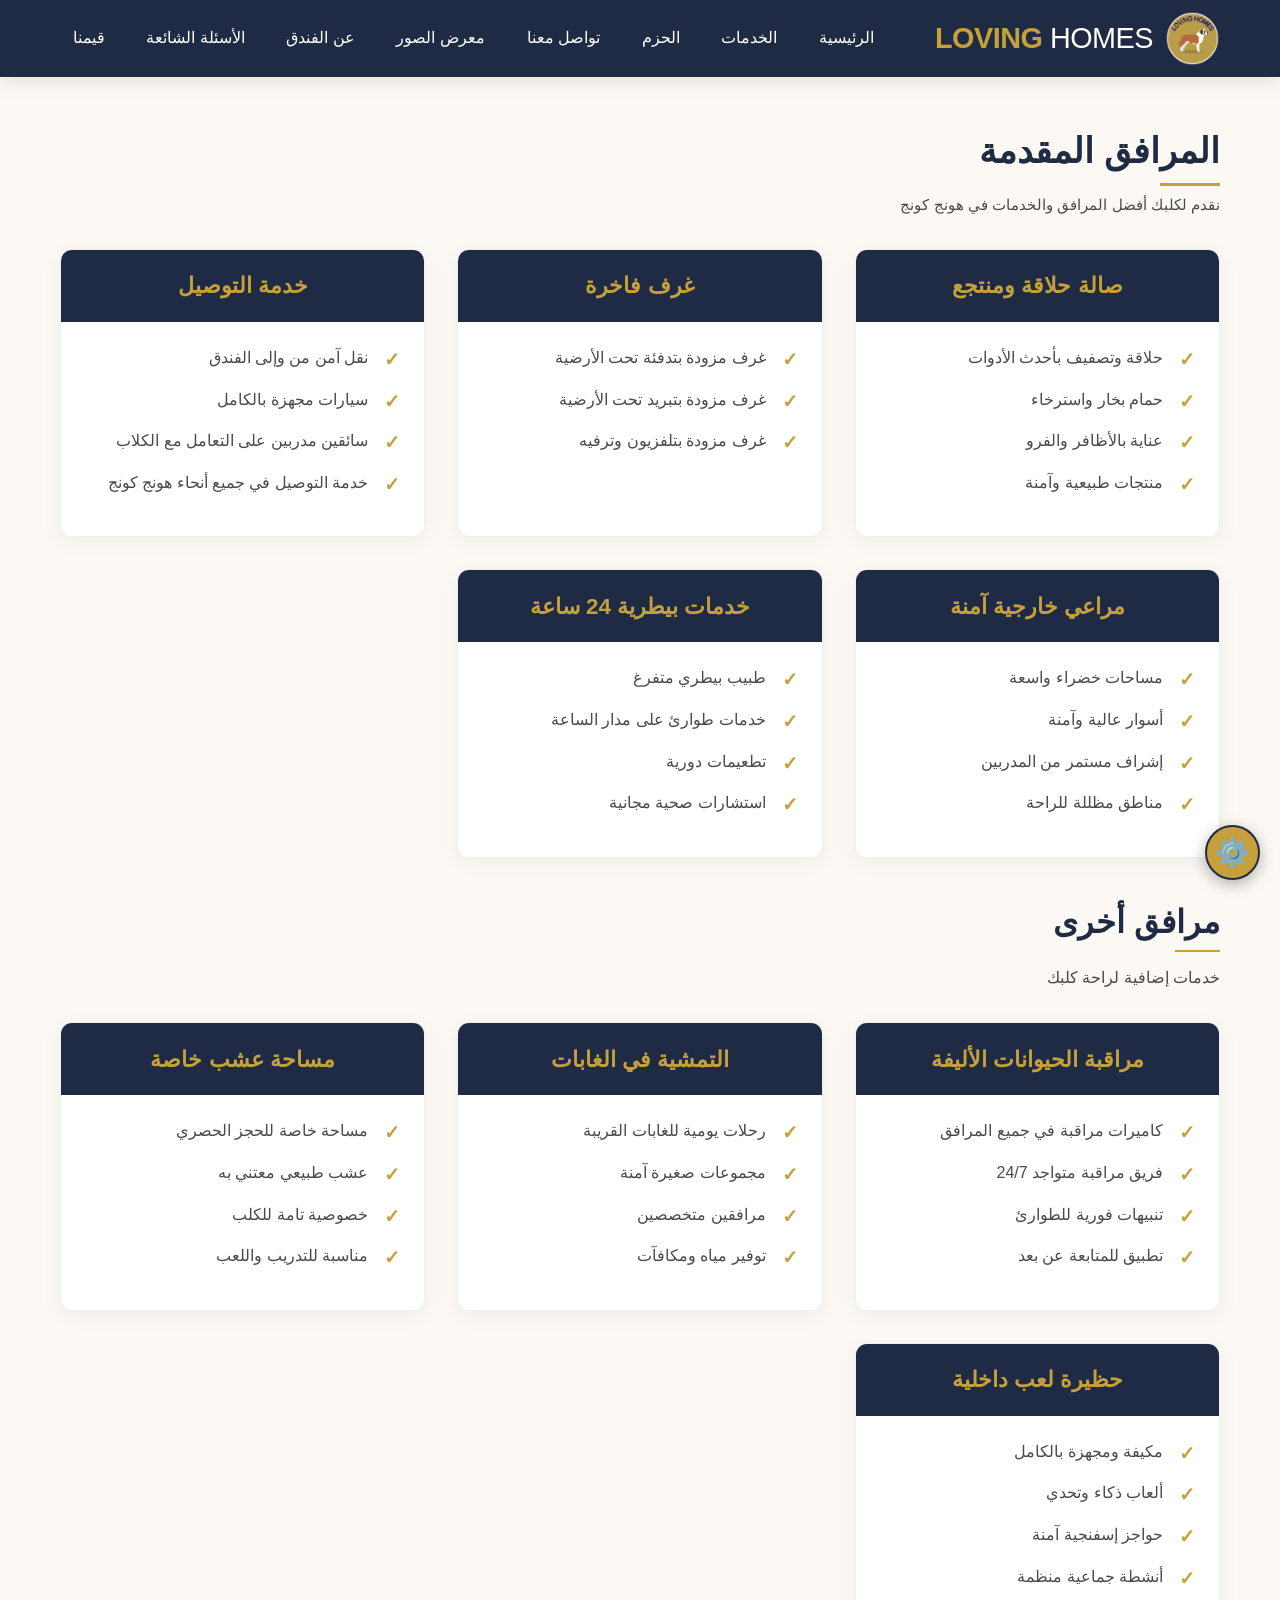
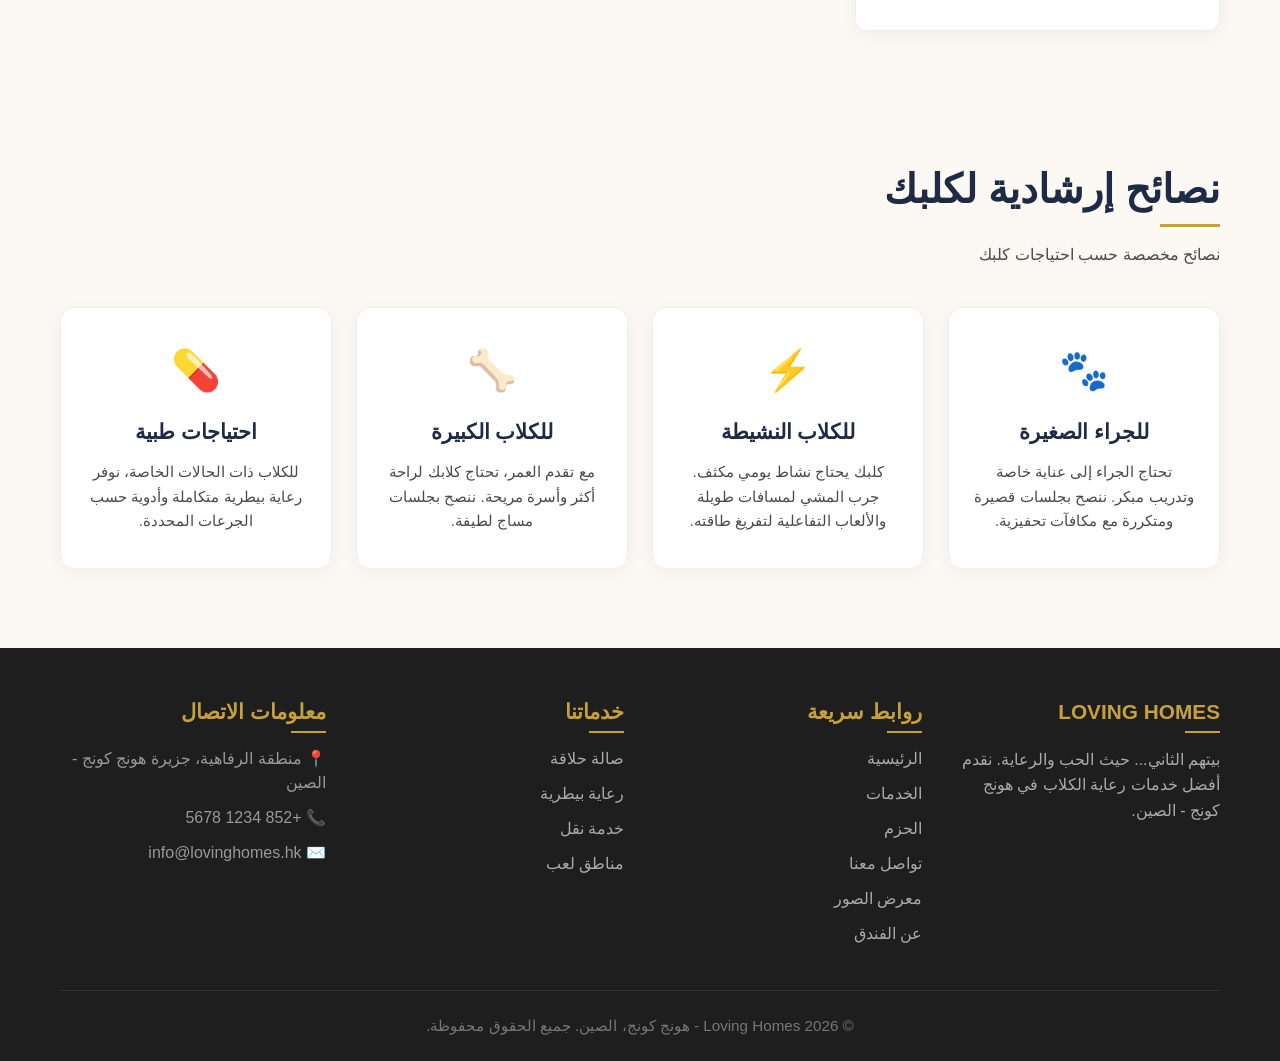
==== 2.html @ 73dbdd42 "Add files via upload" ====
<!DOCTYPE html>
<html lang="ar" dir="rtl">
<head>
    <meta charset="UTF-8">
    <meta name="viewport" content="width=device-width, initial-scale=1.0">
    <title>Loving Homes - الخدمات</title>
    <link rel="stylesheet" href="style.css">
    <style>
        .logo-link {
            display: flex;
            align-items: center;
            gap: 12px;
            text-decoration: none;
        }
        .logo-image {
            height: 55px;
            width: auto;
            transition: transform 0.2s;
        }
        .logo-image:hover {
            transform: scale(1.05);
        }
        .logo-text {
            color: var(--gold);
            font-size: 1.8rem;
            font-weight: 700;
            letter-spacing: -0.5px;
        }
        .logo-text span {
            color: white;
            font-weight: 300;
        }
        @media (max-width: 768px) {
            .logo-image { height: 45px; }
            .logo-text { font-size: 1.4rem; }
            .logo-link { gap: 8px; }
        }
        @media (max-width: 480px) {
            .logo-image { height: 40px; }
            .logo-text { font-size: 1.2rem; }
        }
    </style>
</head>
<body>
    <nav class="navbar">
        <div class="container nav-container">
            <a href="index.html" class="logo-link">
                <img src="images/logo.jpeg" alt="Loving Homes" class="logo-image">
                <span class="logo-text">LOVING <span>HOMES</span></span>
            </a>
            <button class="hamburger" id="hamburger">
                <span class="bar"></span><span class="bar"></span><span class="bar"></span>
            </button>
<ul class="nav-links" id="navLinks">
    <li><a href="index.html">الرئيسية</a></li>
    <li><a href="2.html" class="active">الخدمات</a></li>
    <li><a href="3.html">الحزم</a></li>
    <li><a href="4.html">تواصل معنا</a></li>
    <li><a href="5.html">معرض الصور</a></li>
    <li><a href="6.html">عن الفندق</a></li>
    <li><a href="7.html">الأسئلة الشائعة</a></li>
    <li><a href="8.html">قيمنا</a></li>
</ul>
        </div>
    </nav>
    <section class="section" style="padding-top: 3rem;">
        <div class="container">
            <h2>المرافق المقدمة</h2>
            <p style="font-size: 0.95rem; margin-bottom: 1.5rem; color: var(--gray);">نقدم لكلبك أفضل المرافق والخدمات في هونج كونج</p>
            <div class="services-grid">
                <div class="service-card">
                    <div class="service-header"><h3>صالة حلاقة ومنتجع</h3></div>
                    <div class="service-body"><ul><li>حلاقة وتصفيف بأحدث الأدوات</li><li>حمام بخار واسترخاء</li><li>عناية بالأظافر والفرو</li><li>منتجات طبيعية وآمنة</li></ul></div>
                </div>
                <div class="service-card">
                    <div class="service-header"><h3>غرف فاخرة</h3></div>
                    <div class="service-body"><ul><li>غرف مزودة بتدفئة تحت الأرضية</li><li>غرف مزودة بتبريد تحت الأرضية</li><li>غرف مزودة بتلفزيون وترفيه</li></ul></div>
                </div>
                <div class="service-card">
                    <div class="service-header"><h3>خدمة التوصيل</h3></div>
                    <div class="service-body"><ul><li>نقل آمن من وإلى الفندق</li><li>سيارات مجهزة بالكامل</li><li>سائقين مدربين على التعامل مع الكلاب</li><li>خدمة التوصيل في جميع أنحاء هونج كونج</li></ul></div>
                </div>
                <div class="service-card">
                    <div class="service-header"><h3>مراعي خارجية آمنة</h3></div>
                    <div class="service-body"><ul><li>مساحات خضراء واسعة</li><li>أسوار عالية وآمنة</li><li>إشراف مستمر من المدربين</li><li>مناطق مظللة للراحة</li></ul></div>
                </div>
                <div class="service-card">
                    <div class="service-header"><h3>خدمات بيطرية 24 ساعة</h3></div>
                    <div class="service-body"><ul><li>طبيب بيطري متفرغ</li><li>خدمات طوارئ على مدار الساعة</li><li>تطعيمات دورية</li><li>استشارات صحية مجانية</li></ul></div>
                </div>
            </div>
            <div class="other-facilities-section">
                <div class="other-facilities-title"><h3>مرافق أخرى</h3><p>خدمات إضافية لراحة كلبك</p></div>
                <div class="services-grid">
                    <div class="service-card"><div class="service-header"><h3>مراقبة الحيوانات الأليفة</h3></div><div class="service-body"><ul><li>كاميرات مراقبة في جميع المرافق</li><li>فريق مراقبة متواجد 24/7</li><li>تنبيهات فورية للطوارئ</li><li>تطبيق للمتابعة عن بعد</li></ul></div></div>
                    <div class="service-card"><div class="service-header"><h3>التمشية في الغابات</h3></div><div class="service-body"><ul><li>رحلات يومية للغابات القريبة</li><li>مجموعات صغيرة آمنة</li><li>مرافقين متخصصين</li><li>توفير مياه ومكافآت</li></ul></div></div>
                    <div class="service-card"><div class="service-header"><h3>مساحة عشب خاصة</h3></div><div class="service-body"><ul><li>مساحة خاصة للحجز الحصري</li><li>عشب طبيعي معتني به</li><li>خصوصية تامة للكلب</li><li>مناسبة للتدريب واللعب</li></ul></div></div>
                    <div class="service-card"><div class="service-header"><h3>حظيرة لعب داخلية</h3></div><div class="service-body"><ul><li>مكيفة ومجهزة بالكامل</li><li>ألعاب ذكاء وتحدي</li><li>حواجز إسفنجية آمنة</li><li>أنشطة جماعية منظمة</li></ul></div></div>
                </div>
            </div>
        </div>
    </section>
    <section class="advice-section">
        <div class="container">
            <h2>نصائح إرشادية لكلبك</h2>
            <p style="color: var(--gray); margin-top: 1rem; font-size: 1rem;">نصائح مخصصة حسب احتياجات كلبك</p>
            <div class="advice-grid">
                <div class="advice-card"><div class="advice-icon">🐾</div><h3>للجراء الصغيرة</h3><p>تحتاج الجراء إلى عناية خاصة وتدريب مبكر. ننصح بجلسات قصيرة ومتكررة مع مكافآت تحفيزية.</p></div>
                <div class="advice-card"><div class="advice-icon">⚡</div><h3>للكلاب النشيطة</h3><p>كلبك يحتاج نشاط يومي مكثف. جرب المشي لمسافات طويلة والألعاب التفاعلية لتفريغ طاقته.</p></div>
                <div class="advice-card"><div class="advice-icon">🦴</div><h3>للكلاب الكبيرة</h3><p>مع تقدم العمر، تحتاج كلابك لراحة أكثر وأسرة مريحة. ننصح بجلسات مساج لطيفة.</p></div>
                <div class="advice-card"><div class="advice-icon">💊</div><h3>احتياجات طبية</h3><p>للكلاب ذات الحالات الخاصة، نوفر رعاية بيطرية متكاملة وأدوية حسب الجرعات المحددة.</p></div>
            </div>
        </div>
    </section>
    <footer class="footer">
        <div class="container">
            <div class="footer-grid">
                <div class="footer-col"><h4>LOVING HOMES</h4><p style="color:#aaa;line-height:1.6;">بيتهم الثاني... حيث الحب والرعاية. نقدم أفضل خدمات رعاية الكلاب في هونج كونج - الصين.</p></div>
                <div class="footer-col"><h4>روابط سريعة</h4><ul><li><a href="index.html">الرئيسية</a></li><li><a href="2.html">الخدمات</a></li><li><a href="3.html">الحزم</a></li><li><a href="4.html">تواصل معنا</a></li><li><a href="5.html">معرض الصور</a></li><li><a href="6.html">عن الفندق</a></li></ul></div>
                <div class="footer-col"><h4>خدماتنا</h4><ul><li><a href="2.html">صالة حلاقة</a></li><li><a href="2.html">رعاية بيطرية</a></li><li><a href="2.html">خدمة نقل</a></li><li><a href="2.html">مناطق لعب</a></li></ul></div>
                <div class="footer-col"><h4>معلومات الاتصال</h4><div class="footer-contact"><p>📍 منطقة الرفاهية، جزيرة هونج كونج - الصين</p><p>📞 +852 1234 5678</p><p>✉️ info@lovinghomes.hk</p></div></div>
            </div>
            <div class="footer-bottom"><p>© 2026 Loving Homes - هونج كونج، الصين. جميع الحقوق محفوظة.</p></div>
        </div>
    </footer>
    <div class="access-toggle" id="accessToggle">⚙️</div>
    <div class="access-panel" id="accessPanel">
        <button class="access-btn" id="zoomIn">🔍+ تكبير</button>
        <button class="access-btn" id="zoomOut">🔍- تصغير</button>
        <button class="access-btn" id="resetZoom">🔄 إعادة تعيين</button><hr>
        <button class="access-btn" id="darkMode">🌙 ليلي</button>
        <button class="access-btn" id="lightMode">☀️ نهاري</button><hr>
        <button class="access-btn" id="translateBtn">🌐 ترجمة</button>
    </div>
    <script src="script.js"></script>
</body>
</html>
---- style.css ----
* {
    margin: 0;
    padding: 0;
    box-sizing: border-box;
    font-family: 'Segoe UI', Tahoma, Geneva, Verdana, sans-serif;
}

html {
    font-size: 16px;
}

body {
    background-color: #fcf9f4;
    color: #1a1a1a;
    line-height: 1.5;
    transition: background-color 0.3s, color 0.3s;
}

:root {
    --gold: #c6a13b;
    --gold-light: #e5d3a8;
    --gold-soft: #fdf7e6;
    --beige: #f5ede0;
    --navy: #1f2a44;
    --navy-light: #2c3a5e;
    --black: #1e1e1e;
    --gray: #4a4a4a;
    --gray-light: #666;
    --error-bg: #fee9e9;
    --error-border: #f5c6cb;
    --error-text: #721c24;
}

.container {
    max-width: 1200px;
    margin: 0 auto;
    padding: 0 1.25rem;
}

h2 {
    font-size: 2.2rem;
    color: var(--navy);
    margin-bottom: 1rem;
    position: relative;
    display: inline-block;
    text-align: right;
    width: 100%;
}
h2:after {
    content: '';
    position: absolute;
    bottom: -0.5rem;
    right: 0;
    width: 3.75rem;
    height: 3px;
    background: var(--gold);
}

.navbar {
    background: var(--navy);
    padding: 0.7rem 0;
    position: sticky;
    top: 0;
    z-index: 100;
    box-shadow: 0 4px 20px rgba(0,0,0,0.1);
}

.nav-container {
    display: flex;
    justify-content: space-between;
    align-items: center;
}

.logo-link {
    display: flex;
    align-items: center;
    gap: 0.75rem;
    text-decoration: none;
}

.logo-image {
    height: 55px;
    width: auto;
    transition: transform 0.2s;
}

.logo-image:hover {
    transform: scale(1.05);
}

.logo-text {
    color: var(--gold);
    font-size: 1.8rem;
    font-weight: 700;
    letter-spacing: -0.5px;
}

.logo-text span {
    color: white;
    font-weight: 300;
}
.nav-links {
    display: flex;
    gap: 1rem;
    list-style: none;
    align-items: center;
    justify-content: center;
    flex-wrap: wrap;
}

.nav-links li {
    flex: 0 1 auto;
    min-width: fit-content;
}

.nav-links a {
    color: white;
    text-decoration: none;
    font-weight: 500;
    font-size: 1rem;
    transition: 0.3s;
    padding: 0.5rem 0.8rem;
    border-bottom: 2px solid transparent;
    white-space: nowrap;
    display: inline-block;
    text-align: center;
}

@media (max-width: 992px) {
    .nav-links {
        gap: 0.8rem;
        justify-content: center;
    }
    .nav-links a {
        font-size: 0.9rem;
        padding: 0.4rem 0.6rem;
    }
}

@media (max-width: 768px) {
    .nav-links {
        position: fixed;
        right: -100%;
        top: 70px;
        flex-direction: column;
        background: var(--navy);
        width: 100%;
        text-align: center;
        transition: 0.3s;
        padding: 1.5rem 0;
        gap: 1rem;
        box-shadow: 0 10px 20px rgba(0,0,0,0.2);
        flex-wrap: nowrap;
    }
    .nav-links.active {
        right: 0;
    }
    .nav-links a {
        font-size: 1rem;
        padding: 0.5rem 1rem;
        width: 100%;
    }
}
.hamburger {
    display: none;
    background: none;
    border: none;
    cursor: pointer;
    padding: 0.5rem;
}
.bar {
    display: block;
    width: 25px;
    height: 3px;
    margin: 5px auto;
    background: white;
    transition: 0.3s;
}

.section {
    padding: 3rem 0;
}
.section-light {
    background: var(--beige);
}
.section-dark {
    background: var(--navy);
    color: white;
}
.section-dark h2 {
    color: white;
}
.section-dark h2:after {
    background: var(--gold);
}

.hero {
    background: linear-gradient(135deg, var(--navy) 0%, #141c2c 100%);
    color: white;
    padding: 3rem 0;
    text-align: center;
}

.hero-content {
    max-width: 800px;
    margin: 0 auto;
}

.hero-label {
    color: var(--gold);
    font-size: 1rem;
    letter-spacing: 1.5px;
    margin-bottom: 1rem;
}

.hero-title {
    font-size: 3.5rem;
    margin-bottom: 1.5rem;
    line-height: 1.2;
}
.hero-title span {
    color: var(--gold);
}

.hero-description {
    font-size: 1.2rem;
    margin-bottom: 2rem;
    opacity: 0.9;
}

.cards-grid {
    display: grid;
    grid-template-columns: repeat(auto-fit, minmax(280px, 1fr));
    gap: 2rem;
    margin-top: 2rem;
}

.card {
    background: white;
    border-radius: 12px;
    padding: 2rem;
    box-shadow: 0 5px 20px rgba(0,0,0,0.05);
    transition: 0.3s;
    border: 1px solid #eee;
    height: 100%;
}
.card:hover {
    transform: translateY(-5px);
    box-shadow: 0 15px 30px rgba(31,42,68,0.1);
}

.card-gold {
    border-top: 4px solid var(--gold);
}

.card h3 {
    font-size: 1.6rem;
    margin-bottom: 1rem;
    color: var(--navy);
    text-align: center;
    border-bottom: 1px solid var(--gold-light);
    padding-bottom: 0.5rem;
}

.card p {
    color: var(--gray);
    font-size: 1rem;
}

.services-grid {
    display: grid;
    grid-template-columns: repeat(auto-fit, minmax(320px, 1fr));
    gap: 2rem;
    margin-top: 2rem;
}

.service-card {
    background: white;
    border-radius: 12px;
    overflow: hidden;
    box-shadow: 0 5px 20px rgba(0,0,0,0.05);
    border: 1px solid #eee;
    transition: 0.3s;
    height: 100%;
}
.service-card:hover {
    transform: translateY(-5px);
    box-shadow: 0 15px 30px rgba(31,42,68,0.1);
}

.service-header {
    background: var(--navy);
    color: white;
    padding: 1.2rem;
    text-align: center;
}
.service-header h3 {
    color: var(--gold);
    font-size: 1.4rem;
    margin: 0;
}

.service-body {
    padding: 1.5rem;
    background: white;
}
.service-body ul {
    list-style: none;
}
.service-body li {
    margin-bottom: 0.8rem;
    display: flex;
    align-items: flex-start;
    gap: 8px;
    color: var(--gray);
    font-size: 1rem;
}
.service-body li:before {
    content: "✓";
    color: var(--gold);
    font-weight: bold;
    font-size: 1.2rem;
    margin-left: 8px;
}

.other-facilities-section {
    margin-top: 2.5rem;
}
.other-facilities-title {
    text-align: right;
    margin-bottom: 1rem;
}
.other-facilities-title h3 {
    font-size: 2rem;
    color: var(--navy);
    margin-bottom: 0.5rem;
    position: relative;
    display: inline-block;
}
.other-facilities-title h3:after {
    content: '';
    position: absolute;
    bottom: -6px;
    right: 0;
    width: 45px;
    height: 2px;
    background: var(--gold);
}
.other-facilities-title p {
    font-size: 1rem;
    color: var(--gray);
    margin-top: 0.8rem;
}

.packages-grid {
    display: grid;
    grid-template-columns: repeat(auto-fit, minmax(300px, 1fr));
    gap: 2rem;
    margin-top: 2rem;
}

.package-card {
    background: white;
    border-radius: 12px;
    overflow: hidden;
    box-shadow: 0 5px 20px rgba(0,0,0,0.05);
    border: 1px solid #eee;
    transition: 0.3s;
    position: relative;
}
.package-card:hover {
    transform: translateY(-5px);
    box-shadow: 0 15px 30px rgba(31,42,68,0.15);
}

.package-card.premium {
    background: var(--gold-soft);
    border: 2px solid var(--gold);
    transform: scale(1.02);
    box-shadow: 0 10px 30px rgba(198, 161, 59, 0.15);
}
.package-card.premium:hover {
    transform: scale(1.02) translateY(-5px);
    box-shadow: 0 20px 40px rgba(198, 161, 59, 0.2);
}

.package-badge {
    position: absolute;
    top: 12px;
    left: 12px;
    background: var(--gold);
    color: var(--navy);
    padding: 0.3rem 0.8rem;
    border-radius: 20px;
    font-weight: 700;
    font-size: 0.8rem;
    letter-spacing: 0.5px;
}

.package-header {
    background: var(--navy);
    color: white;
    padding: 1.2rem;
    text-align: center;
}
.package-card.premium .package-header {
    background: var(--gold);
}
.package-card.premium .package-header h3 {
    color: var(--navy);
}

.package-header h3 {
    color: var(--gold);
    font-size: 1.8rem;
    margin-bottom: 0.3rem;
}

.package-body {
    padding: 1.5rem;
}
.package-body ul {
    list-style: none;
}
.package-body li {
    margin-bottom: 0.8rem;
    display: flex;
    align-items: flex-start;
    gap: 8px;
    color: var(--gray);
    border-bottom: 1px dashed #eee;
    padding-bottom: 0.5rem;
    font-size: 1rem;
}
.package-body li:last-child {
    border-bottom: none;
}
.package-body li:before {
    content: "✓";
    color: var(--gold);
    font-weight: bold;
    font-size: 1.2rem;
    margin-left: 8px;
}

.packages-descriptions {
    margin: 2rem 0;
    display: grid;
    grid-template-columns: repeat(3, 1fr);
    gap: 2rem;
}

.package-desc-box {
    background: var(--beige);
    padding: 1.2rem;
    border-radius: 12px;
    border-right: 4px solid var(--gold);
}
.package-desc-box h4 {
    color: var(--navy);
    font-size: 1.2rem;
    margin-bottom: 0.5rem;
}
.package-desc-box p {
    color: var(--gray);
    font-size: 0.95rem;
    line-height: 1.5;
}
.package-desc-box.premium-desc {
    background: var(--gold-soft);
    border-right: 4px solid var(--navy);
}

.custom-packages {
    background: var(--navy);
    color: white;
    padding: 2rem;
    border-radius: 12px;
    margin-top: 1rem;
    text-align: center;
}
.custom-packages h3 {
    color: var(--gold);
    font-size: 1.8rem;
    margin-bottom: 1rem;
}
.custom-packages p {
    font-size: 1.1rem;
    margin-bottom: 1.2rem;
    max-width: 700px;
    margin-left: auto;
    margin-right: auto;
    opacity: 0.95;
}

.contact-form {
    background: white;
    padding: 2rem;
    border-radius: 12px;
    max-width: 750px;
    margin: 0 auto;
    box-shadow: 0 15px 30px rgba(31,42,68,0.1);
}

.form-group {
    margin-bottom: 1.5rem;
}
.form-group label {
    display: block;
    margin-bottom: 0.5rem;
    color: var(--navy);
    font-weight: 600;
    font-size: 1rem;
}

.form-group input,
.form-group select,
.form-group textarea {
    width: 100%;
    padding: 0.8rem;
    border: 1.5px solid #e0d6c8;
    border-radius: 10px;
    font-size: 1rem;
    transition: 0.3s;
    background: #faf7f2;
}

.form-group input:focus,
.form-group select:focus,
.form-group textarea:focus {
    outline: none;
    border-color: var(--gold);
}

.form-group textarea {
    resize: vertical;
    min-height: 100px;
    max-height: 200px;
}

.field-error {
    color: var(--error-text);
    font-size: 0.9rem;
    margin-top: 0.3rem;
    display: none;
    background: var(--error-bg);
    padding: 0.3rem 0.8rem;
    border-radius: 4px;
    border-right: 3px solid #f5c6cb;
}
.field-error.show {
    display: block;
}

.form-hint {
    font-size: 0.8rem;
    color: var(--gray-light);
    margin-top: 0.2rem;
    font-style: italic;
}

.btn {
    background: var(--navy);
    color: white;
    border: none;
    padding: 1rem 2rem;
    font-size: 1.1rem;
    border-radius: 10px;
    cursor: pointer;
    transition: 0.3s;
    font-weight: 600;
    width: 100%;
}
.btn:hover {
    background: var(--gold);
    color: var(--navy);
}

.btn-gold {
    background: var(--gold);
    color: var(--navy);
    border: none;
    padding: 1rem 2.2rem;
    border-radius: 10px;
    font-weight: 600;
    text-decoration: none;
    display: inline-block;
    font-size: 1rem;
}
.btn-gold:hover {
    background: var(--navy);
    color: white;
}

.form-message {
    margin-top: 1rem;
    padding: 1rem;
    border-radius: 8px;
    display: none;
    font-size: 0.95rem;
    text-align: center;
}
.form-message.success {
    background: #d4edda;
    color: #155724;
    border: 1px solid #c3e6cb;
    display: block;
}
.form-message.error {
    background: #f8d7da;
    color: #721c24;
    border: 1px solid #f5c6cb;
    display: block;
}
.form-message.warning {
    background: #fff3cd;
    color: #856404;
    border: 1px solid #ffeeba;
    display: block;
}
.form-message.info {
    background: #d1ecf1;
    color: #0c5460;
    border: 1px solid #bee5eb;
    display: block;
}

.confirmation-box {
    background: #fff3cd;
    border: 2px solid #ffeeba;
    border-radius: 8px;
    padding: 1rem;
    margin: 0.5rem 0;
}
.confirmation-box p {
    margin-bottom: 0.8rem;
    color: #856404;
    font-size: 0.95rem;
}
.confirm-btn {
    background: var(--gold);
    color: var(--navy);
    border: none;
    padding: 0.5rem 1.2rem;
    border-radius: 6px;
    font-weight: 600;
    font-size: 0.9rem;
    cursor: pointer;
    margin: 0 0.3rem;
}
.confirm-btn:hover {
    background: var(--navy);
    color: white;
}
.cancel-btn {
    background: #e0d6c8;
    color: var(--gray);
    border: none;
    padding: 0.5rem 1.2rem;
    border-radius: 6px;
    font-weight: 600;
    font-size: 0.9rem;
    cursor: pointer;
    margin: 0 0.3rem;
}
.cancel-btn:hover {
    background: var(--gray);
    color: white;
}

.footer {
    background: var(--black);
    color: #999;
    padding: 3rem 0 1.5rem;
    margin-top: 3rem;
    font-size: 1rem;
}

.footer-grid {
    display: grid;
    grid-template-columns: repeat(auto-fit, minmax(220px, 1fr));
    gap: 2rem;
    margin-bottom: 2rem;
}

.footer-col h4 {
    color: var(--gold);
    font-size: 1.3rem;
    margin-bottom: 1.2rem;
    position: relative;
}
.footer-col h4:after {
    content: '';
    position: absolute;
    bottom: -6px;
    right: 0;
    width: 35px;
    height: 2px;
    background: var(--gold);
}

.footer-col ul {
    list-style: none;
}
.footer-col li {
    margin-bottom: 0.7rem;
}
.footer-col a {
    color: #aaa;
    text-decoration: none;
    transition: 0.3s;
    font-size: 1rem;
}
.footer-col a:hover {
    color: var(--gold);
    padding-right: 5px;
}

.footer-contact p {
    margin-bottom: 0.7rem;
    font-size: 1rem;
}

.footer-bottom {
    text-align: center;
    padding-top: 1.5rem;
    border-top: 1px solid #333;
    color: #777;
    font-size: 0.95rem;
}

.gallery-grid {
    display: grid;
    grid-template-columns: repeat(auto-fill, minmax(240px, 1fr));
    gap: 1rem;
    margin: 1.5rem 0;
    content-visibility: auto;
    contain-intrinsic-size: 200px;
}

.gallery-item {
    cursor: pointer;
    transition: 0.2s;
    opacity: 0;
    animation: fadeIn 0.3s ease forwards;
    background: #f5f5f5;
    border-radius: 8px;
    overflow: hidden;
}

.gallery-item:nth-child(1) { animation-delay: 0.05s; }
.gallery-item:nth-child(2) { animation-delay: 0.1s; }
.gallery-item:nth-child(3) { animation-delay: 0.15s; }
.gallery-item:nth-child(4) { animation-delay: 0.2s; }
.gallery-item:nth-child(5) { animation-delay: 0.25s; }
.gallery-item:nth-child(6) { animation-delay: 0.3s; }
.gallery-item:nth-child(7) { animation-delay: 0.35s; }
.gallery-item:nth-child(8) { animation-delay: 0.4s; }
.gallery-item:nth-child(9) { animation-delay: 0.45s; }
.gallery-item:nth-child(10) { animation-delay: 0.5s; }
.gallery-item:nth-child(11) { animation-delay: 0.55s; }
.gallery-item:nth-child(12) { animation-delay: 0.6s; }
.gallery-item:nth-child(13) { animation-delay: 0.65s; }
.gallery-item:nth-child(14) { animation-delay: 0.7s; }
.gallery-item:nth-child(15) { animation-delay: 0.75s; }
.gallery-item:nth-child(16) { animation-delay: 0.8s; }
.gallery-item:nth-child(17) { animation-delay: 0.85s; }
.gallery-item:nth-child(18) { animation-delay: 0.9s; }
.gallery-item:nth-child(19) { animation-delay: 0.95s; }
.gallery-item:nth-child(20) { animation-delay: 1s; }
.gallery-item:nth-child(21) { animation-delay: 1.05s; }

@keyframes fadeIn {
    to { opacity: 1; }
}

.gallery-item:hover {
    transform: scale(1.02);
}

.gallery-item img {
    width: 100%;
    height: 180px;
    object-fit: cover;
    border-bottom: 2px solid transparent;
    transition: 0.2s;
    background: #e0e0e0;
}

.gallery-item:hover img {
    border-bottom-color: var(--gold);
}

.modal {
    display: none;
    position: fixed;
    z-index: 9999;
    left: 0;
    top: 0;
    width: 100%;
    height: 100%;
    background-color: rgba(0, 0, 0, 0.95);
    align-items: center;
    justify-content: center;
}

.modal-content {
    max-width: 90%;
    max-height: 90vh;
    object-fit: contain;
    border-radius: 8px;
    border: 3px solid var(--gold);
    animation: zoom 0.2s ease;
}

@keyframes zoom {
    from {transform: scale(0.9); opacity: 0;}
    to {transform: scale(1); opacity: 1;}
}

.close {
    position: absolute;
    top: 20px;
    left: 30px;
    color: white;
    font-size: 40px;
    font-weight: bold;
    cursor: pointer;
    z-index: 10000;
    transition: 0.2s;
    width: 45px;
    height: 45px;
    line-height: 45px;
    text-align: center;
    background: rgba(0,0,0,0.5);
    border-radius: 50%;
}

.close:hover {
    color: var(--gold);
    background: var(--navy);
}

#caption {
    position: absolute;
    bottom: 30px;
    left: 50%;
    transform: translateX(-50%);
    padding: 8px 20px;
    background: var(--navy);
    color: white;
    border-radius: 30px;
    font-size: 1rem;
    border: 2px solid var(--gold);
    white-space: nowrap;
}

/* ===== تسهيلات الوصول ===== */
.access-toggle {
    position: fixed;
    bottom: 20px;
    right: 20px;
    width: 55px;
    height: 55px;
    background: var(--gold);
    color: var(--navy);
    border-radius: 50%;
    display: flex;
    align-items: center;
    justify-content: center;
    font-size: 28px;
    cursor: pointer;
    z-index: 10000;
    box-shadow: 0 4px 15px rgba(0,0,0,0.3);
    border: 2px solid var(--navy);
    transition: 0.3s;
}

.access-toggle:hover {
    transform: scale(1.1) rotate(90deg);
    background: var(--navy);
    color: var(--gold);
    border-color: var(--gold);
}

.access-panel {
    position: fixed;
    bottom: 90px;
    right: 20px;
    background: var(--navy);
    padding: 15px;
    border-radius: 15px;
    display: none;
    flex-direction: column;
    gap: 8px;
    z-index: 9999;
    border: 2px solid var(--gold);
    min-width: 180px;
    box-shadow: 0 10px 30px rgba(0,0,0,0.3);
}

.access-panel.show {
    display: flex;
}

.access-panel .access-btn {
    background: transparent;
    color: white;
    border: 1px solid var(--gold);
    border-radius: 25px;
    padding: 8px 12px;
    font-size: 0.9rem;
    cursor: pointer;
    transition: 0.2s;
    text-align: right;
    width: 100%;
}

.access-panel .access-btn:hover {
    background: var(--gold);
    color: var(--navy);
    transform: translateX(-5px);
}

.access-panel hr {
    margin: 5px 0;
    border: none;
    height: 1px;
    background: var(--gold);
    opacity: 0.3;
}

/* ===== الوضع الليلي المحسن (يشمل كل العناصر) ===== */
body.dark-mode {
    background-color: #121212 !important;
    color: #f0f0f0 !important;
}

body.dark-mode .navbar {
    background: #0a0a0a !important;
    border-bottom: 2px solid var(--gold);
}

body.dark-mode .nav-links a {
    color: #ddd !important;
}

body.dark-mode .nav-links a:hover,
body.dark-mode .nav-links a.active {
    color: var(--gold) !important;
}

body.dark-mode .hamburger .bar {
    background: #ddd !important;
}

body.dark-mode .logo-text span {
    color: #ddd !important;
}

body.dark-mode .hero {
    background: linear-gradient(135deg, #0a0a0a 0%, #1a1a1a 100%) !important;
}

body.dark-mode .section-light {
    background: #1e1e1e !important;
}

body.dark-mode [style*="background: var(--beige)"] {
    background: #1e1e1e !important;
}

body.dark-mode .card,
body.dark-mode .service-card,
body.dark-mode .package-card,
body.dark-mode .contact-form,
body.dark-mode .gallery-item {
    background: #1e1e1e !important;
    border-color: #333 !important;
}

body.dark-mode .card p,
body.dark-mode .service-body li,
body.dark-mode .package-body li,
body.dark-mode .service-body ul li,
body.dark-mode .card ul li {
    color: #ccc !important;
}

body.dark-mode h1,
body.dark-mode h2,
body.dark-mode h3,
body.dark-mode h4,
body.dark-mode .card h3,
body.dark-mode .service-header h3,
body.dark-mode .package-header h3,
body.dark-mode .footer-col h4 {
    color: var(--gold) !important;
}

body.dark-mode .service-header {
    background: #0a0a0a !important;
}

body.dark-mode .package-header {
    background: #0a0a0a !important;
}

body.dark-mode .package-card.premium {
    background: #2a2a1f !important;
    border-color: var(--gold) !important;
}

body.dark-mode .package-card.premium .package-header {
    background: var(--gold) !important;
}
body.dark-mode .package-card.premium .package-header h3 {
    color: var(--navy) !important;
}

body.dark-mode .package-desc-box {
    background: #2a2a2a !important;
    color: #f0f0f0 !important;
}

body.dark-mode .package-desc-box.premium-desc {
    background: #3a3a2a !important;
}

body.dark-mode .footer {
    background: #0a0a0a !important;
    border-top: 2px solid var(--gold);
}

body.dark-mode .footer p,
body.dark-mode .footer a,
body.dark-mode .footer .footer-contact p {
    color: #aaa !important;
}

body.dark-mode .footer a:hover {
    color: var(--gold) !important;
}

body.dark-mode .gallery-caption,
body.dark-mode .gallery-note p {
    color: #ddd !important;
}

body.dark-mode .gallery-note {
    background: #1e1e1e !important;
    border-right-color: var(--gold);
}

body.dark-mode .other-facilities-title h3,
body.dark-mode .other-facilities-title p {
    color: #f0f0f0 !important;
}

body.dark-mode .other-facilities-title h3:after {
    background: var(--gold);
}

body.dark-mode .custom-packages {
    background: #0a0a0a !important;
    border: 2px solid var(--gold);
}

body.dark-mode .custom-packages h3,
body.dark-mode .custom-packages p {
    color: #f0f0f0 !important;
}

body.dark-mode .custom-packages h3 {
    color: var(--gold) !important;
}

body.dark-mode input,
body.dark-mode select,
body.dark-mode textarea {
    background: #2a2a2a !important;
    color: #f0f0f0 !important;
    border-color: #555 !important;
}

body.dark-mode input::placeholder,
body.dark-mode textarea::placeholder {
    color: #aaa !important;
}

body.dark-mode .field-error {
    background: #442222 !important;
    color: #ffaaaa !important;
    border-right-color: #ff5555;
}

body.dark-mode .btn {
    background: var(--gold) !important;
    color: var(--navy) !important;
}
body.dark-mode .btn:hover {
    background: #0a0a0a !important;
    color: var(--gold) !important;
    border: 2px solid var(--gold);
}

body.dark-mode .btn-gold {
    background: var(--gold) !important;
    color: var(--navy) !important;
}
body.dark-mode .btn-gold:hover {
    background: #0a0a0a !important;
    color: var(--gold) !important;
    border: 2px solid var(--gold);
}

body.dark-mode .form-message.success {
    background: #1e3a2a !important;
    color: #aaffaa !important;
    border-color: #2a5a2a;
}

body.dark-mode .form-message.error {
    background: #442222 !important;
    color: #ffaaaa !important;
    border-color: #aa5555;
}

body.dark-mode .form-message.warning {
    background: #443322 !important;
    color: #ffcc88 !important;
    border-color: #aa8833;
}

body.dark-mode .form-message.info {
    background: #223344 !important;
    color: #aaccff !important;
    border-color: #3366aa;
}

body.dark-mode .confirmation-box {
    background: #443322 !important;
    border-color: #aa8833;
}
body.dark-mode .confirmation-box p {
    color: #ffcc88 !important;
}

body.dark-mode .cancel-btn {
    background: #444 !important;
    color: #ddd !important;
}

/* تحكم حجم الخط */
body.zoom-1 { font-size: 14px; }
body.zoom-2 { font-size: 16px; }
body.zoom-3 { font-size: 18px; }
body.zoom-4 { font-size: 20px; }
body.zoom-5 { font-size: 22px; }

@media (max-width: 768px) {
    html {
        font-size: 14px;
    }
    
    .hamburger {
        display: block;
    }
    .hamburger.active .bar:nth-child(2) {
        opacity: 0;
    }
    .hamburger.active .bar:nth-child(1) {
        transform: translateY(8px) rotate(45deg);
    }
    .hamburger.active .bar:nth-child(3) {
        transform: translateY(-8px) rotate(-45deg);
    }
    
    .nav-links {
        position: fixed;
        right: -100%;
        top: 70px;
        flex-direction: column;
        background: var(--navy);
        width: 100%;
        text-align: center;
        transition: 0.3s;
        padding: 1.5rem 0;
        gap: 1.5rem;
        box-shadow: 0 10px 20px rgba(0,0,0,0.2);
    }
    .nav-links.active {
        right: 0;
    }
    
    body.dark-mode .nav-links {
        background: #0a0a0a !important;
    }
    
    .hero-title {
        font-size: 2.5rem;
    }
    
    .packages-descriptions {
        grid-template-columns: 1fr;
    }
    
    .gallery-grid {
        grid-template-columns: repeat(auto-fill, minmax(150px, 1fr));
        gap: 0.8rem;
    }
    
    .gallery-item img {
        height: 130px;
    }
    
    .logo-image {
        height: 45px;
    }
    
    .logo-text {
        font-size: 1.4rem;
    }
    
    .logo-link {
        gap: 8px;
    }
    
    .access-toggle {
        width: 45px;
        height: 45px;
        font-size: 22px;
        bottom: 15px;
        right: 15px;
    }
    
    .access-panel {
        bottom: 75px;
        right: 15px;
        min-width: 150px;
    }
    
    .access-panel .access-btn {
        font-size: 0.8rem;
        padding: 6px 10px;
    }
}

@media (max-width: 480px) {
    .logo-image {
        height: 40px;
    }
    
    .logo-text {
        font-size: 1.2rem;
    }
}

.testimonials-grid {
    display: grid;
    grid-template-columns: repeat(auto-fit, minmax(280px, 1fr));
    gap: 2rem;
    margin-top: 3rem;
}

.testimonial-card {
    background: white;
    padding: 2rem;
    border-radius: 15px;
    box-shadow: 0 5px 20px rgba(0,0,0,0.05);
    border: 1px solid #eee;
    transition: 0.3s;
    text-align: center;
    border-top: 4px solid var(--gold);
}

.testimonial-card:hover {
    transform: translateY(-5px);
    box-shadow: 0 15px 30px rgba(198,161,59,0.1);
}

.stars {
    color: var(--gold);
    font-size: 1.5rem;
    margin-bottom: 1rem;
}

.testimonial-card p {
    font-size: 1rem;
    line-height: 1.6;
    color: var(--gray);
    margin-bottom: 1.5rem;
    font-style: italic;
}

.testimonial-author {
    border-top: 1px dashed var(--gold-light);
    padding-top: 1rem;
}

.testimonial-author strong {
    display: block;
    color: var(--navy);
    font-size: 1.1rem;
    margin-bottom: 0.3rem;
}

.testimonial-author span {
    color: var(--gray-light);
    font-size: 0.9rem;
}
.testimonials-grid {
    display: grid;
    grid-template-columns: repeat(auto-fit, minmax(280px, 1fr));
    gap: 2rem;
    margin-top: 3rem;
}

.testimonial-card {
    background: white;
    padding: 2rem;
    border-radius: 15px;
    box-shadow: 0 5px 20px rgba(0,0,0,0.05);
    border: 1px solid #eee;
    transition: 0.3s;
    text-align: center;
    border-top: 4px solid var(--gold);
}

.testimonial-card:hover {
    transform: translateY(-5px);
    box-shadow: 0 15px 30px rgba(198,161,59,0.1);
}

.stars {
    color: var(--gold);
    font-size: 1.8rem;              /* أكبر وأوضح */
    margin-bottom: 1rem;
    letter-spacing: 3px;
}

.testimonial-card p {
    font-size: 1.2rem;               /* خط كبير وواضح */
    line-height: 1.7;
    color: var(--gray);
    margin-bottom: 1.5rem;
    font-style: normal;               /* ← أهم شيء: لا ميل */
    font-weight: 500;                  /* سمك معتدل */
    padding: 0 0.5rem;
}

.testimonial-author {
    border-top: 1px dashed var(--gold-light);
    padding-top: 1.2rem;
}

.testimonial-author strong {
    display: block;
    color: var(--navy);
    font-size: 1.3rem;                /* اسم أوضح */
    margin-bottom: 0.3rem;
    font-weight: 700;                  /* عريض */
    font-style: normal;
}

.testimonial-author span {
    color: var(--gray-light);
    font-size: 1.1rem;                 /* وصف أوضح */
    font-weight: 400;
    font-style: normal;
}
/* ===== الأسئلة الشائعة ===== */
.faq-section {
    margin-top: 2rem;
    width: 100%;
}

.faq-section h2 {
    font-size: clamp(1.5rem, 5vw, 2.5rem);
    margin-bottom: 2rem;
    text-align: right;  /* ← العنوان فقط على اليمين */
    position: relative;
    width: 100%;
}

.faq-section h2:after {
    content: '';
    position: absolute;
    bottom: -10px;
    right: 0;
    width: 60px;
    height: 3px;
    background: var(--gold);
}

.faq-container {
    max-width: min(900px, 95%);
    margin: 1.5rem auto;  /* ← باقي المحتوى في النص */
    width: 100%;
}

.faq-item {
    background: white;
    border-radius: clamp(8px, 1.5vw, 15px);
    margin-bottom: 1rem;
    border: 1px solid #eee;
    overflow: hidden;
    box-shadow: 0 2px 10px rgba(0,0,0,0.03);
    width: 100%;
}

.faq-question {
    background: var(--beige);
    padding: clamp(0.8rem, 2vw, 1.5rem) clamp(1rem, 3vw, 2rem);
    cursor: pointer;
    display: flex;
    justify-content: space-between;
    align-items: center;
    font-weight: 600;
    color: var(--navy);
    transition: 0.3s;
    font-size: clamp(0.95rem, 2vw, 1.2rem);
    gap: 1rem;
}

.faq-question:hover {
    background: var(--gold-light);
}

.faq-icon {
    font-size: clamp(1.3rem, 3vw, 2rem);
    font-weight: bold;
    color: var(--gold);
    transition: transform 0.3s;
    min-width: 24px;
    text-align: center;
}

.faq-item.active .faq-icon {
    transform: rotate(45deg);
}

.faq-answer {
    max-height: 0;
    padding: 0 clamp(1rem, 3vw, 2rem);
    overflow: hidden;
    transition: max-height 0.4s ease, padding 0.3s ease;
    background: white;
}

.faq-item.active .faq-answer {
    max-height: 300px;
    padding: clamp(1rem, 2vw, 1.5rem) clamp(1rem, 3vw, 2rem);
}

.faq-answer p {
    color: var(--gray);
    line-height: 1.7;
    font-size: clamp(0.9rem, 1.8vw, 1.1rem);
}

/* باقي التنسيقات... */
/* ===== النصائح الإرشادية ===== */
.advice-section {
    margin-top: 3rem;
    padding: 2rem 0;
}

.advice-section h2 {
    font-size: clamp(1.8rem, 4vw, 2.5rem);
    margin-bottom: 0.5rem;
    position: relative;
    display: inline-block;
}

.advice-section h2:after {
    content: '';
    position: absolute;
    bottom: -8px;
    right: 0;
    width: 60px;
    height: 3px;
    background: var(--gold);
}

.advice-grid {
    display: grid;
    grid-template-columns: repeat(auto-fit, minmax(250px, 1fr));
    gap: 1.5rem;
    margin-top: 2.5rem;
}

.advice-card {
    background: white;
    border-radius: 15px;
    padding: 2rem 1.5rem;
    box-shadow: 0 5px 20px rgba(0,0,0,0.05);
    border: 1px solid #eee;
    transition: 0.3s;
    text-align: center;
    border-bottom: 3px solid transparent;
}

.advice-card:hover {
    transform: translateY(-5px);
    box-shadow: 0 15px 30px rgba(198,161,59,0.1);
    border-bottom-color: var(--gold);
}

.advice-icon {
    font-size: 2.5rem;
    margin-bottom: 1rem;
}

.advice-card h3 {
    color: var(--navy);
    font-size: 1.3rem;
    margin-bottom: 0.8rem;
    font-weight: 600;
}

.advice-card p {
    color: var(--gray);
    font-size: 0.95rem;
    line-height: 1.6;
}

/* تلوين خاص لكل بطاقة */
.advice-card:nth-child(1) .advice-icon { color: #ff9f43; } /* جرو */
.advice-card:nth-child(2) .advice-icon { color: #54a0ff; } /* نشيط */
.advice-card:nth-child(3) .advice-icon { color: #5f27cd; } /* كبير */
.advice-card:nth-child(4) .advice-icon { color: #00d2d3; } /* طبي */

/* الوضع الليلي */
body.dark-mode .advice-card {
    background: #2a2a2a;
    border-color: #444;
}

body.dark-mode .advice-card h3 {
    color: var(--gold);
}

body.dark-mode .advice-card p {
    color: #ccc;
}

.forms-section {
    margin-top: 3rem;
    padding: 2rem 0;
}

.forms-section h2 {
    font-size: clamp(1.8rem, 4vw, 2.5rem);
    margin-bottom: 0.5rem;
    position: relative;
    display: inline-block;
}

.forms-section h2:after {
    content: '';
    position: absolute;
    bottom: -8px;
    right: 0;
    width: 60px;
    height: 3px;
    background: var(--gold);
}

.forms-grid {
    display: grid;
    grid-template-columns: repeat(auto-fit, minmax(280px, 1fr));
    gap: 2rem;
    margin-top: 2.5rem;
}

.form-card {
    background: white;
    border-radius: 15px;
    padding: 2rem 1.5rem;
    box-shadow: 0 10px 30px rgba(0,0,0,0.05);
    border: 1px solid #eee;
    transition: 0.3s;
    border-top: 4px solid var(--gold);
}

.form-card:hover {
    transform: translateY(-5px);
    box-shadow: 0 15px 40px rgba(198,161,59,0.1);
}

.form-header {
    text-align: center;
    margin-bottom: 1.5rem;
    padding-bottom: 1rem;
    border-bottom: 1px dashed var(--gold-light);
}

.form-icon {
    font-size: 2.5rem;
    color: var(--gold);
    margin-bottom: 0.5rem;
}

.form-card h3 {
    color: var(--navy);
    font-size: 1.4rem;
    margin-bottom: 0.3rem;
}

.form-subtitle {
    color: var(--gray-light);
    font-size: 0.9rem;
}

.form-group {
    margin-bottom: 1rem;
}

.form-group input,
.form-group select,
.form-group textarea {
    width: 100%;
    padding: 0.7rem;
    border: 1.5px solid #e0d6c8;
    border-radius: 8px;
    font-size: 0.9rem;
    transition: 0.3s;
    background: #faf7f2;
}

.form-group input:focus,
.form-group select:focus,
.form-group textarea:focus {
    outline: none;
    border-color: var(--gold);
}

.form-group textarea {
    min-height: 80px;
    resize: vertical;
}

.form-btn {
    background: var(--navy);
    color: white;
    border: none;
    padding: 0.8rem;
    border-radius: 8px;
    font-size: 1rem;
    font-weight: 600;
    cursor: pointer;
    transition: 0.3s;
    width: 100%;
    margin-top: 0.5rem;
}

.form-btn:hover {
    background: var(--gold);
    color: var(--navy);
}

/* تنسيقات خاصة لكل بطاقة */
.form-card:nth-child(1) .form-header { border-bottom-color: var(--gold); }
.form-card:nth-child(2) .form-header { border-bottom-color: #54a0ff; }
.form-card:nth-child(3) .form-header { border-bottom-color: #00d2d3; }

/* الوضع الليلي */
body.dark-mode .form-card {
    background: #2a2a2a;
    border-color: #444;
}

body.dark-mode .form-card h3 {
    color: var(--gold);
}

body.dark-mode .form-subtitle {
    color: #aaa;
}

body.dark-mode .form-group input,
body.dark-mode .form-group select,
body.dark-mode .form-group textarea {
    background: #333;
    color: #f0f0f0;
    border-color: #555;
}

body.dark-mode .form-group input::placeholder,
body.dark-mode .form-group textarea::placeholder {
    color: #aaa;
}
/* ===== 3 نماذج منفصلة (إضافة جديدة) ===== */
.forms-section {
    margin-top: 3rem;
    padding: 2rem 0;
}

.forms-section h2 {
    font-size: clamp(1.8rem, 4vw, 2.5rem);
    margin-bottom: 0.5rem;
    position: relative;
    display: inline-block;
    text-align: right;
}

.forms-section h2:after {
    content: '';
    position: absolute;
    bottom: -8px;
    right: 0;
    width: 60px;
    height: 3px;
    background: var(--gold);
}

.forms-grid {
    display: grid;
    grid-template-columns: repeat(auto-fit, minmax(280px, 1fr));
    gap: 2rem;
    margin-top: 2rem;
}

.form-card {
    background: white;
    border-radius: 15px;
    padding: 2rem 1.5rem;
    box-shadow: 0 10px 30px rgba(0,0,0,0.05);
    border: 1px solid #eee;
    transition: 0.3s;
    border-top: 4px solid var(--gold);
}

.form-card:hover {
    transform: translateY(-5px);
    box-shadow: 0 15px 40px rgba(198,161,59,0.1);
}

.form-header {
    text-align: center;
    margin-bottom: 1.5rem;
    padding-bottom: 1rem;
    border-bottom: 1px dashed var(--gold-light);
}

.form-icon {
    font-size: 2.5rem;
    color: var(--gold);
    margin-bottom: 0.5rem;
}

.form-card h3 {
    color: var(--navy);
    font-size: 1.4rem;
    margin-bottom: 0.3rem;
}

.form-subtitle {
    color: var(--gray-light);
    font-size: 0.9rem;
}

.form-group {
    margin-bottom: 1rem;
}

.form-group input,
.form-group select,
.form-group textarea {
    width: 100%;
    padding: 0.7rem;
    border: 1.5px solid #e0d6c8;
    border-radius: 8px;
    font-size: 0.9rem;
    transition: 0.3s;
    background: #faf7f2;
}

.form-group input:focus,
.form-group select:focus,
.form-group textarea:focus {
    outline: none;
    border-color: var(--gold);
}

.form-group textarea {
    min-height: 80px;
    resize: vertical;
}

.form-btn {
    background: var(--navy);
    color: white;
    border: none;
    padding: 0.8rem;
    border-radius: 8px;
    font-size: 1rem;
    font-weight: 600;
    cursor: pointer;
    transition: 0.3s;
    width: 100%;
    margin-top: 0.5rem;
}

.form-btn:hover {
    background: var(--gold);
    color: var(--navy);
}

.form-card:nth-child(1) .form-header { border-bottom-color: var(--gold); }
.form-card:nth-child(2) .form-header { border-bottom-color: #54a0ff; }
.form-card:nth-child(3) .form-header { border-bottom-color: #00d2d3; }

/* الوضع الليلي للنماذج الجديدة */
body.dark-mode .form-card {
    background: #2a2a2a;
    border-color: #444;
}

body.dark-mode .form-card h3 {
    color: var(--gold);
}

body.dark-mode .form-subtitle {
    color: #aaa;
}

body.dark-mode .form-group input,
body.dark-mode .form-group select,
body.dark-mode .form-group textarea {
    background: #333;
    color: #f0f0f0;
    border-color: #555;
}

body.dark-mode .form-group input::placeholder,
body.dark-mode .form-group textarea::placeholder {
    color: #aaa;
}
/* ===== 3 نماذج منفصلة (إضافة جديدة) ===== */
.forms-section {
    margin-top: 3rem;
    padding: 2rem 0;
}

.forms-section h2 {
    font-size: clamp(1.8rem, 4vw, 2.5rem);
    margin-bottom: 0.5rem;
    position: relative;
    display: inline-block;
    text-align: right;
}

.forms-section h2:after {
    content: '';
    position: absolute;
    bottom: -8px;
    right: 0;
    width: 60px;
    height: 3px;
    background: var(--gold);
}

.forms-grid {
    display: grid;
    grid-template-columns: repeat(auto-fit, minmax(280px, 1fr));
    gap: 2rem;
    margin-top: 2rem;
}

.form-card {
    background: white;
    border-radius: 15px;
    padding: 2rem 1.5rem;
    box-shadow: 0 10px 30px rgba(0,0,0,0.05);
    border: 1px solid #eee;
    transition: 0.3s;
    border-top: 4px solid var(--gold);
}

.form-card:hover {
    transform: translateY(-5px);
    box-shadow: 0 15px 40px rgba(198,161,59,0.1);
}

.form-header {
    text-align: center;
    margin-bottom: 1.5rem;
    padding-bottom: 1rem;
    border-bottom: 1px dashed var(--gold-light);
}

.form-icon {
    font-size: 2.5rem;
    color: var(--gold);
    margin-bottom: 0.5rem;
}

.form-card h3 {
    color: var(--navy);
    font-size: 1.4rem;
    margin-bottom: 0.3rem;
}

.form-subtitle {
    color: var(--gray-light);
    font-size: 0.9rem;
}

.form-group {
    margin-bottom: 1rem;
}

.form-group input,
.form-group select,
.form-group textarea {
    width: 100%;
    padding: 0.7rem;
    border: 1.5px solid #e0d6c8;
    border-radius: 8px;
    font-size: 0.9rem;
    transition: 0.3s;
    background: #faf7f2;
}

.form-group input:focus,
.form-group select:focus,
.form-group textarea:focus {
    outline: none;
    border-color: var(--gold);
}

.form-group textarea {
    min-height: 80px;
    resize: vertical;
}

.form-btn {
    background: var(--navy);
    color: white;
    border: none;
    padding: 0.8rem;
    border-radius: 8px;
    font-size: 1rem;
    font-weight: 600;
    cursor: pointer;
    transition: 0.3s;
    width: 100%;
    margin-top: 0.5rem;
}

.form-btn:hover {
    background: var(--gold);
    color: var(--navy);
}

.form-card:nth-child(1) .form-header { border-bottom-color: var(--gold); }
.form-card:nth-child(2) .form-header { border-bottom-color: #54a0ff; }
.form-card:nth-child(3) .form-header { border-bottom-color: #00d2d3; }

/* الوضع الليلي للنماذج الجديدة */
body.dark-mode .form-card {
    background: #2a2a2a;
    border-color: #444;
}

body.dark-mode .form-card h3 {
    color: var(--gold);
}

body.dark-mode .form-subtitle {
    color: #aaa;
}

body.dark-mode .form-group input,
body.dark-mode .form-group select,
body.dark-mode .form-group textarea {
    background: #333;
    color: #f0f0f0;
    border-color: #555;
}

body.dark-mode .form-group input::placeholder,
body.dark-mode .form-group textarea::placeholder {
    color: #aaa;
}
/* ===== قسم الفيديو ===== */
.video-container {
    max-width: 800px;
    margin: 2rem auto;
    border-radius: 15px;
    overflow: hidden;
    box-shadow: 0 10px 30px rgba(0,0,0,0.2);
    border: 3px solid var(--gold);
}

.video-container video {
    display: block;
    width: 100%;
    height: auto;
}

/* الوضع الليلي */
body.dark-mode .video-container {
    border-color: var(--gold);
}

/* ===== قسم تقييم المستخدمين ===== */
.user-rating-section {
    padding: 3rem 0;
    background: white;
    text-align: center;
}

.user-rating-section h2 {
    font-size: 2rem;
    margin-bottom: 0.5rem;
    position: relative;
    display: inline-block;
}

.user-rating-section h2:after {
    content: '';
    position: absolute;
    bottom: -10px;
    right: 0;
    width: 60px;
    height: 3px;
    background: var(--gold);
}

.rating-form-container {
    max-width: 550px;
    margin: 0 auto;
    padding: 2rem;
    background: var(--beige);
    border-radius: 15px;
    box-shadow: 0 5px 20px rgba(0,0,0,0.05);
}

.rating-stars-input {
    margin-bottom: 1.5rem;
    text-align: right;
}

.rating-stars-input label {
    display: block;
    margin-bottom: 0.5rem;
    color: var(--navy);
    font-weight: 600;
    font-size: 1rem;
}

.stars-container {
    display: flex;
    flex-direction: row;
    justify-content: center;
    gap: 0.8rem;
    font-size: 2.5rem;
    cursor: pointer;
    margin: 0.5rem 0;
}

.star {
    color: #ddd;
    transition: color 0.2s;
}

.star.active {
    color: var(--gold);
}

.star:hover {
    color: var(--gold-light);
}

#ratingError {
    text-align: center;
}

/* الوضع الليلي */
body.dark-mode .user-rating-section {
    background: #1a1a1a;
}

body.dark-mode .rating-form-container {
    background: #2a2a2a;
}

body.dark-mode .rating-stars-input label {
    color: #f0f0f0;
}

body.dark-mode .star {
    color: #555;
}

body.dark-mode .star.active {
    color: var(--gold);
}

/* تعديل ظهور القائمة في الجوال */
@media (max-width: 768px) {
    .nav-links {
        top: 80px !important;  /* يظهر تحت الشعار مباشرة */
    }
}

/* التأكد من ظهور جميع الروابط */
.nav-links li {
    display: inline-block;
}

.nav-links a[href="6.html"] {
    display: inline-block;
}

/* إزالة الخط الزائد من عنوان شاركنا رأيك */
.user-rating-section h2:after {
    display: none !important;
}

/* التأكد أن الخط الأصلي يبقى ظاهر */
h2:after {
    display: block !important;
}

/* تحسين ظهور القائمة مع 8 روابط */
@media (max-width: 992px) {
    .nav-links {
        gap: 1rem; /* تقليل المسافة بين الروابط */
    }
    
    .nav-links a {
        font-size: 0.9rem; /* تصغير حجم الخط قليلاً */
        padding: 0.3rem 0;
    }
}

@media (max-width: 768px) {
    .nav-links {
        position: fixed;
        right: -100%;
        top: 70px;
        flex-direction: column;
        background: var(--navy);
        width: 100%;
        text-align: center;
        transition: 0.3s;
        padding: 1.5rem 0;
        gap: 1.2rem;
        box-shadow: 0 10px 20px rgba(0,0,0,0.2);
    }
    
    .nav-links a {
        font-size: 1rem; /* حجم مناسب للقائمة المنسدلة */
    }
}
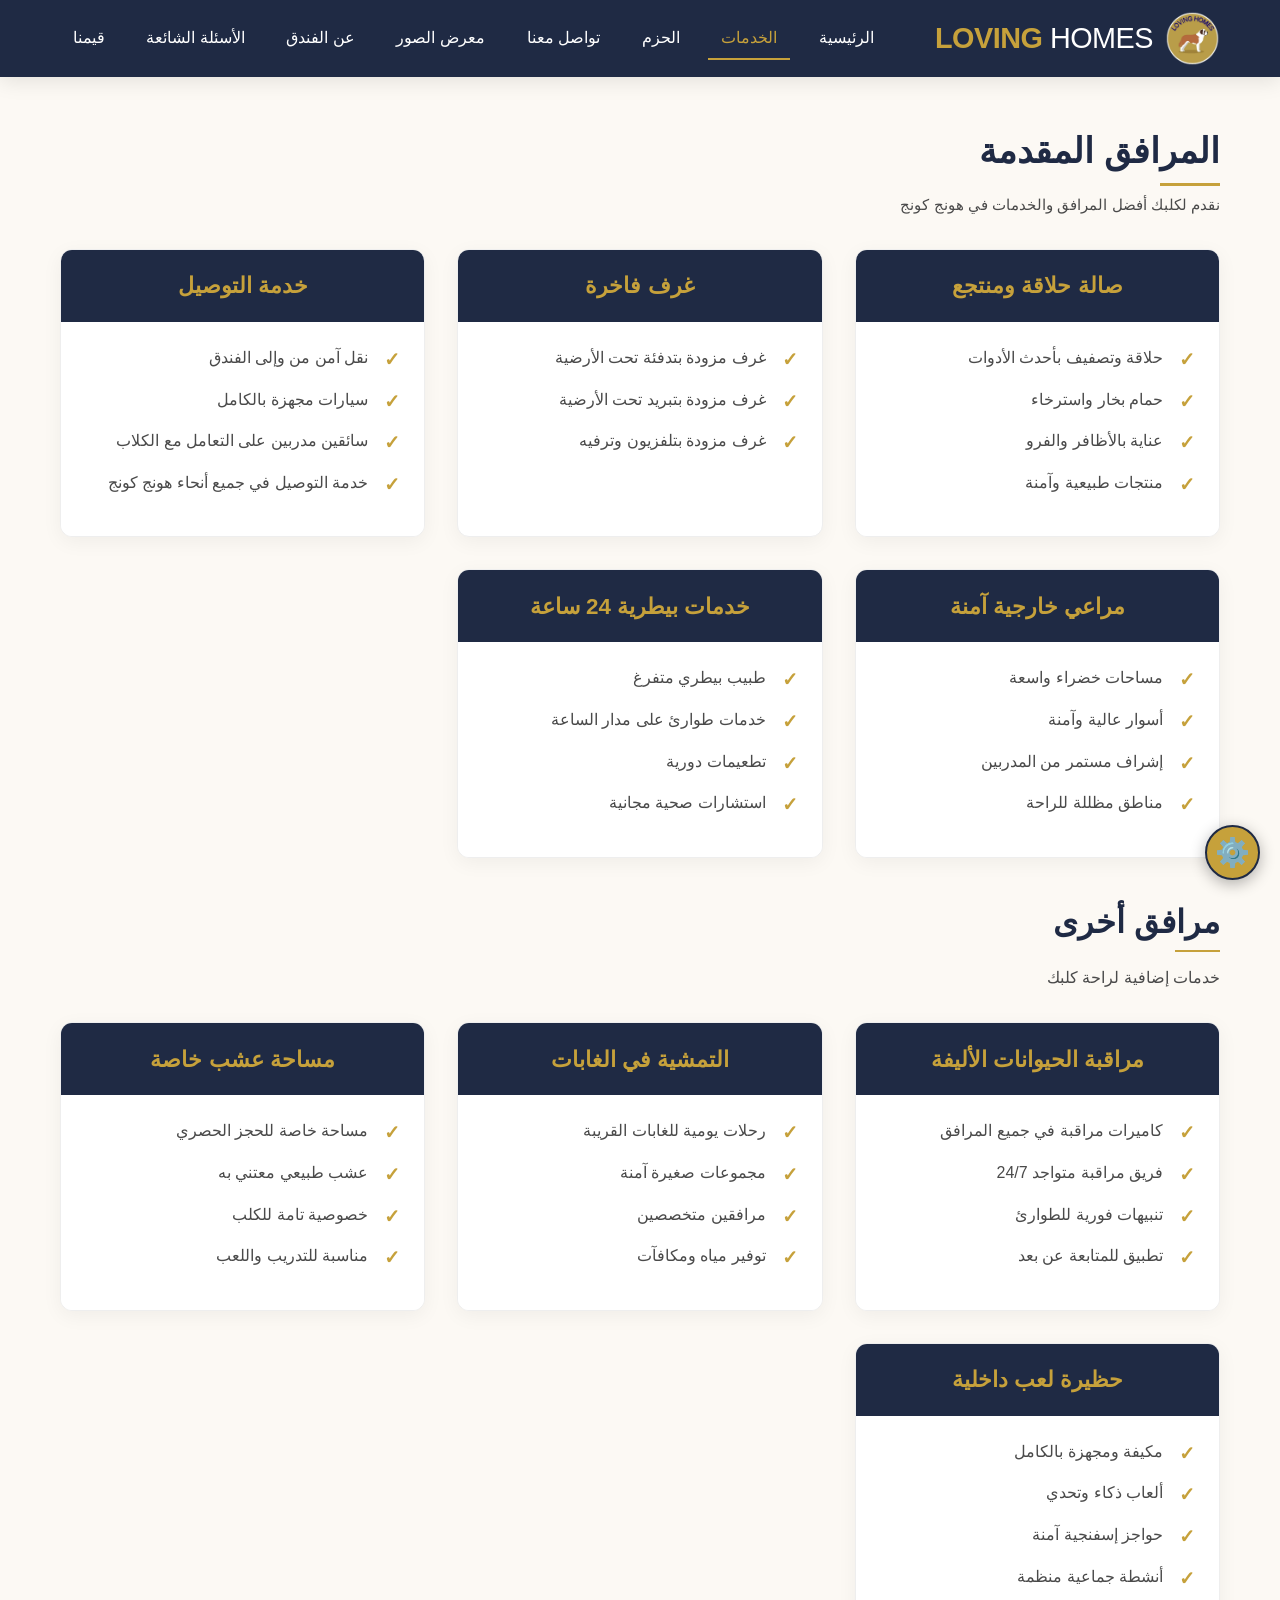
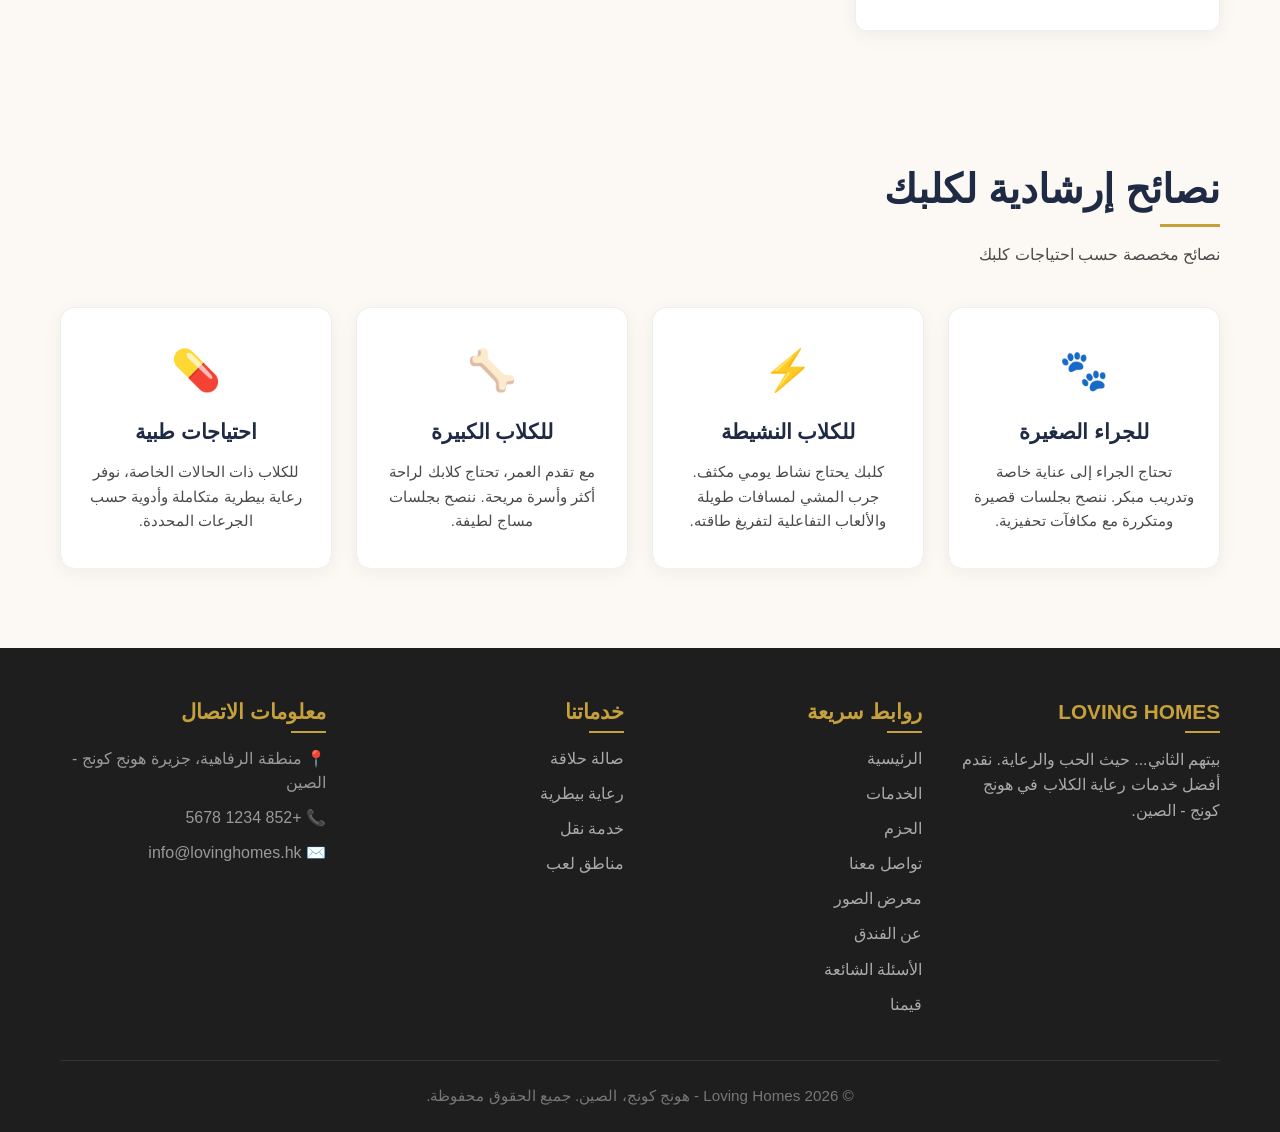
==== commit e9a05feb: "Update 2.html" ====
--- a/2.html
+++ b/2.html
@@ -116,7 +116,7 @@
         <div class="container">
             <div class="footer-grid">
                 <div class="footer-col"><h4>LOVING HOMES</h4><p style="color:#aaa;line-height:1.6;">بيتهم الثاني... حيث الحب والرعاية. نقدم أفضل خدمات رعاية الكلاب في هونج كونج - الصين.</p></div>
-                <div class="footer-col"><h4>روابط سريعة</h4><ul><li><a href="index.html">الرئيسية</a></li><li><a href="2.html">الخدمات</a></li><li><a href="3.html">الحزم</a></li><li><a href="4.html">تواصل معنا</a></li><li><a href="5.html">معرض الصور</a></li><li><a href="6.html">عن الفندق</a></li></ul></div>
+                <div class="footer-col"><h4>روابط سريعة</h4><ul><li><a href="index.html">الرئيسية</a></li><li><a href="2.html">الخدمات</a></li><li><a href="3.html">الحزم</a></li><li><a href="4.html">تواصل معنا</a></li><li><a href="5.html">معرض الصور</a></li><li><a href="6.html">عن الفندق</a></li><li><a href="7.html">الأسئلة الشائعة</a></li><li><a href="8.html">قيمنا</a></li></ul></div>
                 <div class="footer-col"><h4>خدماتنا</h4><ul><li><a href="2.html">صالة حلاقة</a></li><li><a href="2.html">رعاية بيطرية</a></li><li><a href="2.html">خدمة نقل</a></li><li><a href="2.html">مناطق لعب</a></li></ul></div>
                 <div class="footer-col"><h4>معلومات الاتصال</h4><div class="footer-contact"><p>📍 منطقة الرفاهية، جزيرة هونج كونج - الصين</p><p>📞 +852 1234 5678</p><p>✉️ info@lovinghomes.hk</p></div></div>
             </div>
@@ -134,4 +134,4 @@
     </div>
     <script src="script.js"></script>
 </body>
-</html>+</html>
--- a/style.css
+++ b/style.css
@@ -2157,3 +2157,82 @@
         font-size: 1rem; /* حجم مناسب للقائمة المنسدلة */
     }
 }
+
+.nav-links {
+    display: flex;
+    gap: 1rem;
+    list-style: none;
+    align-items: center;
+    justify-content: center;
+    flex-wrap: wrap;
+}
+
+.nav-links li {
+    flex: 0 1 auto;
+    min-width: fit-content;
+}
+
+.nav-links a {
+    color: white;
+    text-decoration: none;
+    font-weight: 500;
+    font-size: 1rem;
+    transition: 0.3s;
+    padding: 0.5rem 0.8rem;
+    border-bottom: 2px solid transparent;
+    white-space: nowrap;
+    display: inline-block;
+    text-align: center;
+}
+
+.nav-links a:hover {
+    color: var(--gold-light);
+    border-bottom-color: var(--gold);
+}
+
+.nav-links a.active {
+    color: var(--gold);
+    border-bottom-color: var(--gold);
+}
+
+@media (max-width: 992px) {
+    .nav-links {
+        gap: 0.8rem;
+        justify-content: center;
+    }
+    .nav-links a {
+        font-size: 0.9rem;
+        padding: 0.4rem 0.6rem;
+    }
+}
+
+@media (max-width: 768px) {
+    .nav-links {
+        position: fixed;
+        right: -100%;
+        top: 70px;
+        flex-direction: column;
+        background: var(--navy);
+        width: 100%;
+        text-align: center;
+        transition: 0.3s;
+        padding: 1.5rem 0;
+        gap: 1rem;
+        box-shadow: 0 10px 20px rgba(0,0,0,0.2);
+        flex-wrap: nowrap;
+    }
+    .nav-links.active {
+        right: 0;
+    }
+    .nav-links a {
+        font-size: 1rem;
+        padding: 0.5rem 1rem;
+        width: 100%;
+    }
+    .nav-links a.active {
+        color: var(--gold);
+        border-bottom: none;
+        background: rgba(198, 161, 59, 0.1);
+        border-radius: 5px;
+    }
+}
